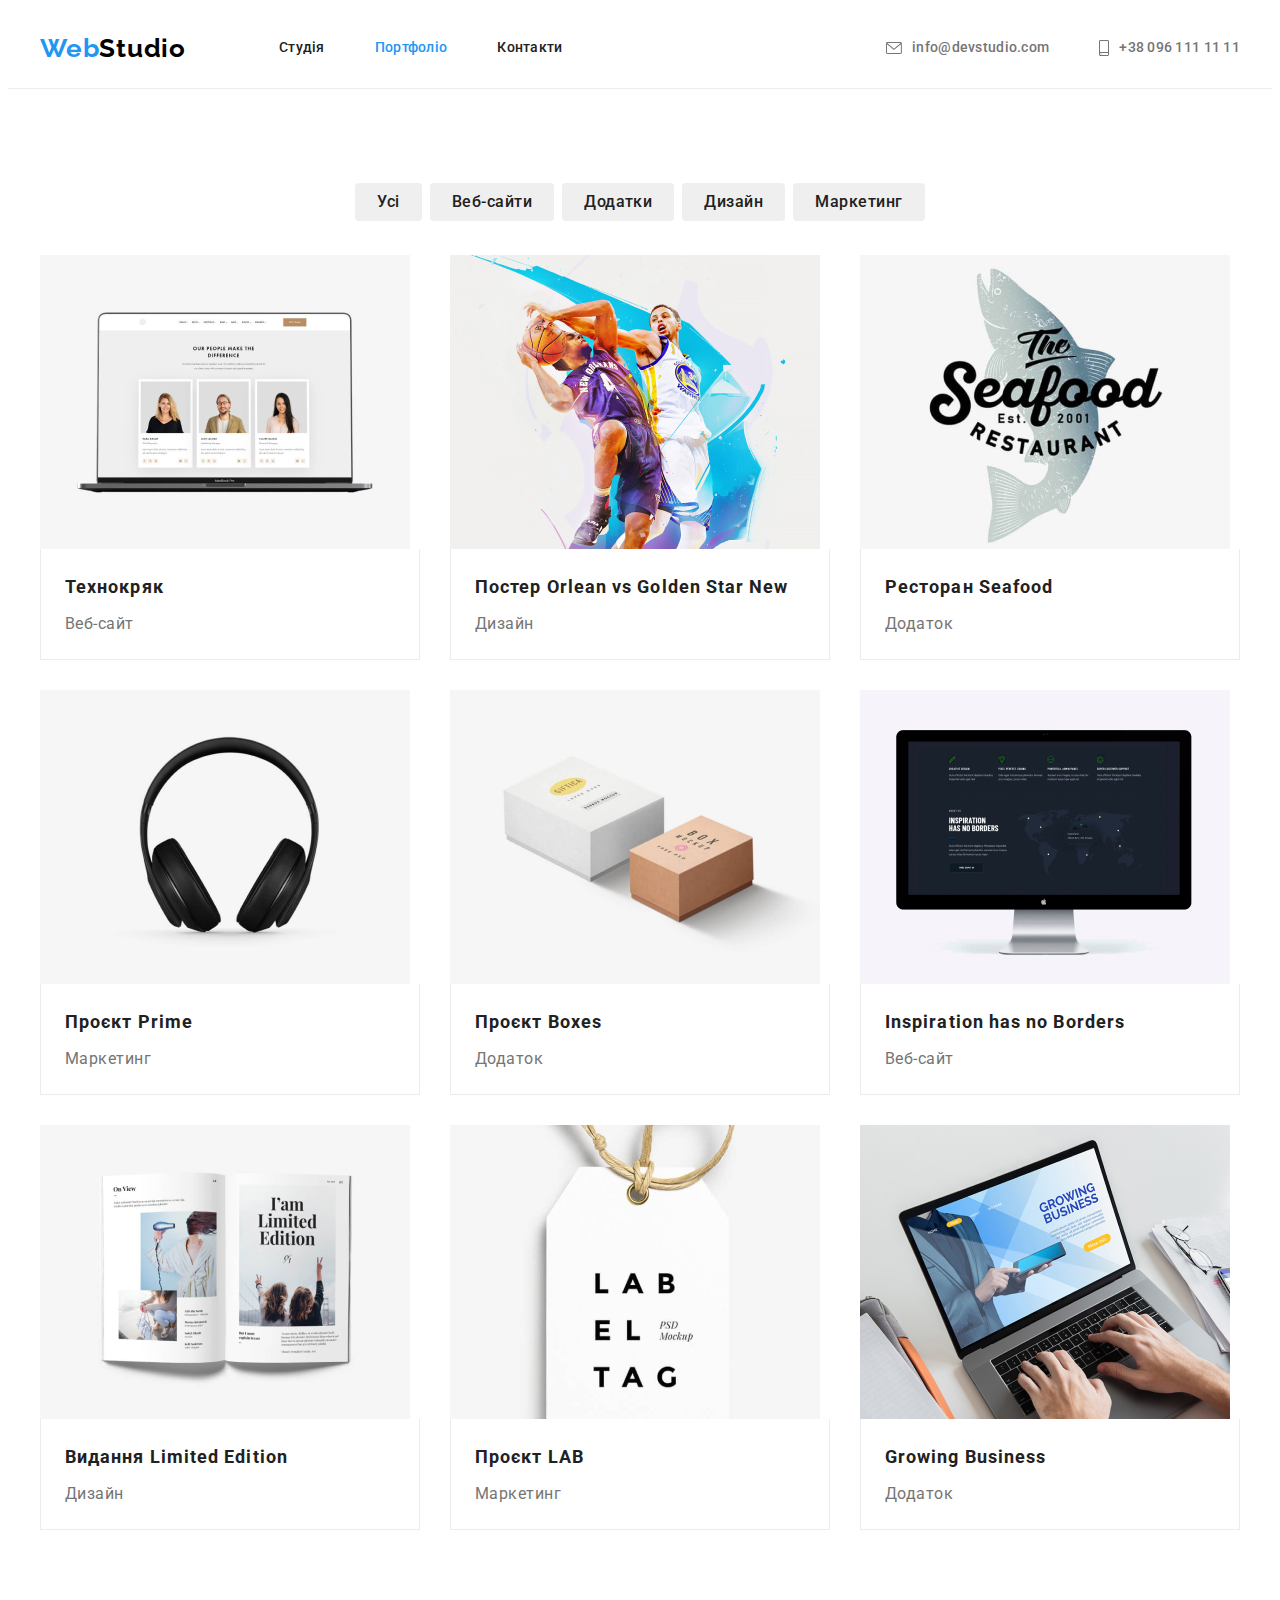
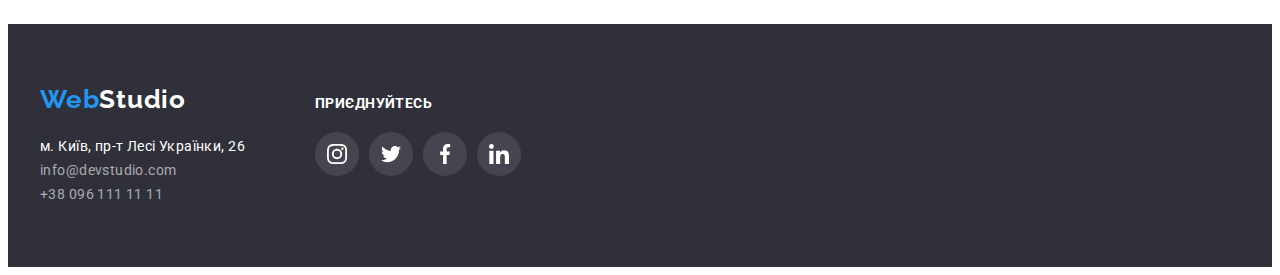
==== portfolio.html @ f943c37c "Копіювала дз4" ====
<!DOCTYPE html>
<html lang="uk">
  <head>
    <meta charset="UTF-8" />
    <meta http-equiv="X-UA-Compatible" content="IE=edge" />
    <meta name="viewport" content="width=, initial-scale=1.0" />
    <title>Портфоліо</title>
    <link rel="preconnect" href="https://fonts.googleapis.com" />
    <link rel="preconnect" href="https://fonts.gstatic.com" crossorigin />
    <link
      href="https://fonts.googleapis.com/css2?family=Montserrat:wght@400;700&family=Raleway:wght@700&family=Roboto:wght@400;500;700;900&display=swap"
      rel="stylesheet"
    />
    <link
      rel="stylesheet"
      href="https://cdnjs.cloudflare.com/ajax/libs/modern-normalize/1.1.0/modern-normalize.min.css"
      integrity="sha512-wpPYUAdjBVSE4KJnH1VR1HeZfpl1ub8YT/NKx4PuQ5NmX2tKuGu6U/JRp5y+Y8XG2tV+wKQpNHVUX03MfMFn9Q=="
      crossorigin="anonymous"
      referrerpolicy="no-referrer"
    />
    <link rel="stylesheet" href="./CSS/style.css" />
  </head>
  <body>
    <header class="header">
      <div class="container header-container">
        <nav class="header-navigation">
          <a class="header-logo link" href="/index.html" lang="en"
            >Web<span class="header-color-text">Studio</span></a
          >
          <ul class="header-list list">
            <li class="header-item">
              <a class="header-link link" href="./index.html">Студія</a>
            </li>
            <li class="header-item">
              <a class="header-link link current" href="">Портфоліо</a>
            </li>
            <li class="header-item">
              <a class="header-link link" href="">Контакти</a>
            </li>
          </ul>
        </nav>
        <div class="header-connect">
          <ul class="header-list list">
            <li class="header-item">
              <a class="header-contacts link" href="mailto:info@devstudio.com"
                ><svg class="contacts-icon" width="16" height="12">
                  <use href="./images/symbol-defs1.svg#icon-envelope-hover"></use>
                </svg>info@devstudio.com</a
              >
            </li>
            <li class="header-item">
              <a class="header-contacts link" href="tel:+380961111111"
                ><svg class="contacts-icon" width="10" height="16">
                  <use href="./images/symbol-defs1.svg#icon-smartphone"></use>
                </svg>+38 096 111 11 11</a
              >
            </li>
          </ul>
        </div>
      </div>
    </header>
    <main>
      <section class="progects section">
        <div class="container">
          <h1 class="visually-hidden">Наші проекти</h1>
          <div class="progects-filtr-item">
            <ul class="progects-filtr list">
              <li class="progects-item">
                <button class="progects-hero-btn" type="button">Усі</button>
              </li>
              <li class="progects-item">
                <button class="progects-hero-btn" type="button">
                  Веб-сайти
                </button>
              </li>
              <li class="progects-item">
                <button class="progects-hero-btn" type="button">Додатки</button>
              </li>
              <li class="progects-item">
                <button class="progects-hero-btn" type="button">Дизайн</button>
              </li>
              <li class="progects-item">
                <button class="progects-hero-btn" type="button">
                  Маркетинг
                </button>
              </li>
            </ul>
          </div>
          <div class="progects-list-content">
            <ul class="progects-list list">
              <li class="progects-list-item">
                <img src="./images/progect1.jpg" alt="Технокряк" width="370" />
                <div class="progects-item-content">
                  <h2 class="progects-title">Технокряк</h2>
                  <p class="progects-text">Веб-сайт</p>
                </div>
              </li>
              <li class="progects-list-item">
                <img
                  src="./images/progect2.jpg"
                  alt="Постер New Orlean vs Golden Star"
                  width="370"
                />
                <div class="progects-item-content">
                  <h2 class="progects-title">
                    Постер <span lang="en">Orlean vs Golden Star New</span>
                  </h2>
                  <p class="progects-text">Дизайн</p>
                </div>
              </li>
              <li class="progects-list-item">
                <img
                  src="./images/progect3.jpg"
                  alt="Ресторан Seafood"
                  width="370"
                />
                <div class="progects-item-content">
                  <h2 class="progects-title">
                    Ресторан <span lang="en"> Seafood</span>
                  </h2>
                  <p class="progects-text">Додаток</p>
                </div>
              </li>
              <li class="progects-list-item">
                <img
                  src="./images/progect4.jpg"
                  alt="Проєкт Prime"
                  width="370"
                />
                <div class="progects-item-content">
                  <h2 class="progects-title">
                    Проєкт <span lang="en"> Prime</span>
                  </h2>
                  <p class="progects-text">Маркетинг</p>
                </div>
              </li>
              <li class="progects-list-item">
                <img
                  src="./images/progect5.jpg"
                  alt="Проєкт Boxes"
                  width="370"
                />
                <div class="progects-item-content">
                  <h2 class="progects-title">
                    Проєкт <span lang="en"> Boxes</span>
                  </h2>
                  <p class="progects-text">Додаток</p>
                </div>
              </li>
              <li class="progects-list-item">
                <img
                  src="./images/progect6.jpg"
                  alt="Inspiration has no Borders"
                  width="370"
                />
                <div class="progects-item-content">
                  <h2 class="progects-title" lang="en">
                    Inspiration has no Borders
                  </h2>
                  <p class="progects-text">Веб-сайт</p>
                </div>
              </li>
              <li class="progects-list-item">
                <img
                  src="./images/progect7.jpg"
                  alt="Видання Limited Edition"
                  width="370"
                />
                <div class="progects-item-content">
                  <h2 class="progects-title">
                    Видання <span lang="en">Limited Edition</span>
                  </h2>
                  <p class="progects-text">Дизайн</p>
                </div>
              </li>
              <li class="progects-list-item">
                <img src="./images/progect8.jpg" alt="Проєкт LAB" width="370" />
                <div class="progects-item-content">
                  <h2 class="progects-title">
                    Проєкт <span lang="en">LAB</span>
                  </h2>
                  <p class="progects-text">Маркетинг</p>
                </div>
              </li>
              <li class="progects-list-item">
                <img
                  src="./images/progect9.jpg"
                  alt="Growing Business"
                  width="370"
                />
                <div class="progects-item-content">
                  <h2 class="progects-title">
                    <span lang="en">Growing Business</span>
                  </h2>
                  <p class="progects-text">Додаток</p>
                </div>
              </li>
            </ul>
          </div>
        </div>
      </section>
    </main>
    <footer class="footer">
      <div class="footer-container container">
        <div class="footer-agress-container">
        <a class="footer-logo link" href="/index.html" lang="en"
          >Web<span class="footer-color-text">Studio</span></a
        >
        <address>
          <ul class="footer-list list">
            <li class="footer-item">
              <a class="footer-address link" href=""
                >м. Київ, пр-т Лесі Українки, 26</a
              >
            </li>
            <li class="footer-item">
              <a class="footer-mail link" href="mailto:info@devstudio.com"
                >info@devstudio.com</a
              >
            </li>
            <li class="footer-item">
              <a class="footer-tel link" href="tel:+380961111111"
                >+38 096 111 11 11</a
              >
            </li>
          </ul>
        </address>
        </div>
        <div class="footer-soc-container">
          <h3 class="soc-list-title">приєднуйтесь</h3>
          <ul class="footer-soc-list list">
            <li class="footer-soc-item">
              <a class="footer-soc-link" href="">
                <svg class="footer-soc-icon" width="20" height="20">
                  <use href="./images/symbol-defs1.svg#icon-instagram"></use>
                </svg>
              </a>
            </li>
            <li class="footer-soc-item">
              <a class="footer-soc-link" href="">
                <svg class="footer-soc-icon" width="20" height="20">
                  <use href="./images/symbol-defs1.svg#icon-twitter"></use>
                </svg>              
              </a>
            </li>
            <li class="footer-soc-item">
              <a class="footer-soc-link" href="">
                <svg class="footer-soc-icon" width="20" height="20">
                  <use href="./images/symbol-defs1.svg#icon-facebook"></use>
                </svg>              
              </a>
            </li>
            <li class="footer-soc-item">
              <a class="footer-soc-link" href="">
                <svg class="footer-soc-icon" width="20" height="20">
                  <use href="./images/symbol-defs1.svg#icon-linkedin"></use>
                 </svg>              
              </a>
            </li>
          </ul>
        </div> 
      </div>
    </footer>
  </body>
</html>
---- CSS/style.css ----
:root {
  --top-title-color: #212121;
  --top-text-color: #757575;
  --top-adress-color: #2196f3;
  --top-ht: 1.14;
  --top-footer-text: rgba(255, 255, 255, 0.6);
  --footer-text-color: #ffffff;
  --top-btn-color: #ffffff;
}

p,
h1,
h2,
h3 {
  margin: 0;
}

ul {
  margin: 0;
  padding: 0;
}

button {
  cursor: pointer;
}

img {
  display: block;
}

body {
  font-family: "Roboto", sans-serif;
  font-size: 15px;
  color: var(--top-title-color);
}

.list {
  list-style: none;
}

.link {
  text-decoration: none;
}

.container {
  width: 1200px;
  padding-left: 15px;
  padding-right: 15px;
  margin: 0 auto;
}

.visually-hidden {
  position: absolute;
  width: 1px;
  height: 1px;
  margin: -1px;
  border: 0;
  padding: 0;

  white-space: nowrap;
  clip-path: inset(100%);
  clip: rect(0 0 0 0);
  overflow: hidden;
}

/*----------------HEADER---------------*/
.header {
  border-bottom: 1px solid #ECECEC;
}

.header-navigation {
  display: flex;
  align-items: center;
}

.header-container {
  display: flex;
  align-items: center;
}

.header-list {
  display: flex;
  gap: 50px;
}

.header-logo,
.footer-logo {
  font-family: "Raleway", sans-serif;
  font-weight: 700;
  font-size: 26px;
  line-height: 1.19;
  letter-spacing: 0.03em;
  color: var(--top-adress-color);
  margin-right: 93px;
}

.header-color-text {
  color: #000000;
}

.header-link {
  padding: 32px 0;
  display: block;
  font-weight: 500;
  font-size: 14px;
  line-height: var(--top-ht);
  letter-spacing: 0.02em;
  color: var(--top-title-color);
}

.header-item .header-link.current {
  color: var(--top-adress-color);
}

.header-contacts {
  padding: 32px 0;
  display: flex;
  font-weight: 500;
  font-size: 14px;
  line-height: var(--top-ht);
  letter-spacing: 0.02em;
  color: var(--top-text-color);
  align-items: center;
  justify-content: center;
}

.contacts-icon {
  fill: currentColor;
  margin-right: 10px;
}

.header-connect {
  margin-left: auto;
}

.header-contacts:hover,
.header-link:hover,
.header-link:focus {
  color: var(--top-adress-color);
}

.header-contacts:hover .contacts-icon,
.header-contacts:focus .contacts-icon {
  color: #2196F3;
}

/*----------------HERO-----------------*/

.hero {
  background-color: #2f303a;
  padding-top: 200px;
  padding-bottom: 200px;
  background-image: linear-gradient(rgba(47, 48, 58, 0.4), rgba(47, 48, 58, 0.4)), url(../images/hero-img\ \(1\).jpg);
  background-repeat: no-repeat;
  background-position: center;
  background-size: cover;
  max-width: 1600px;
}

.hero-title {
  font-weight: 900;
  font-size: 44px;
  line-height: 1.36;
  text-align: center;
  letter-spacing: 0.06em;
  text-transform: uppercase;
  color: #ffffff;
  max-width: 696px;
  margin: 0 auto;
}

.hero-btn {
  font-family: inherit;
  font-style: normal;
  font-weight: 700;
  font-size: 16px;
  line-height: 1.88;
  letter-spacing: 0.06em;
  color: var(--top-btn-color);
  background-color: var(--top-adress-color);
  cursor: pointer;
  margin: 0 auto;
  display: block;
  margin-top: 30px;
  box-shadow: 0px 4px 4px rgba(0, 0, 0, 0.15);
  border-radius: 4px;
  padding: 10px 32px;
}

.hero-btn:hover,
.hero-btn:focus {
  color: var(--top-btn-color);
  background-color: #188ce8;
}

.benefits {
  padding-top: 94px;
  padding-bottom: 94px;
}

.benefits-list {
  display: flex;
  gap: 30px; 
}

.benefits-item {
  width: calc((100%-90) / 4);
}

.benefits-link {
  height: 120px;
  display: flex;
  align-items: center;
  justify-content: center;
  background-color: #F5F4FA;
}

.benefits-icon {
}

.benefits-title {
  margin-top: 30px;
  font-weight: 700;
  font-size: 14px;
  line-height: var(--top-ht);
  letter-spacing: 0.03em;
  text-transform: uppercase;
  color: var(--top-title-color);
  margin-bottom: 10px;
}

.benefits-text {
  font-size: 14px;
  line-height: 1.71;
  letter-spacing: 0.03em;
  color: var(--top-text-color);
}

.activity {
  padding-bottom: 94px;
}

.activity-list {
  display: flex;
  gap: 30px;
}

.activity-item {
  width: calc((100%-60) / 3);
}

.activity-title {
  font-weight: 700;
  font-size: 36px;
  line-height: 1.16;
  text-align: center;
  letter-spacing: 0.03em;
  color: var(--top-title-color);
  margin-bottom: 50px;
}

.team {
  padding-top: 94px;
  padding-bottom: 94px;
  background-color: #F5F4FA;
}

.team-top-title {
  font-weight: 700;
  font-size: 36px;
  line-height: 1.16;
  text-align: center;
  letter-spacing: 0.03em;
  color: var(--top-title-color);
  margin-bottom: 50px;
}

.team-list {
  display: flex;
  gap: 30px;
}

.team-item {
  background-color: #FFFFFF;
  width: calc((100%-90) / 4);
  box-shadow: 0px 1px 3px rgba(0, 0, 0, 0.12), 0px 1px 1px rgba(0, 0, 0, 0.14), 0px 2px 1px rgba(0, 0, 0, 0.2);
  border-radius: 0px 0px 4px 4px;
}

.team-content {
  padding-top: 30px;
  padding-bottom: 30px;
  margin: 0 auto;
}

.team-title {
  font-weight: 500;
  font-size: 16px;
  line-height: 1.19;
  text-align: center;
  letter-spacing: 0.03em;
  color: var(--top-title-color);
  margin-bottom: 10px;
}

.team-text {
  font-size: 16px;
  line-height: 1.19;
  text-align: center;
  letter-spacing: 0.03em;
  color: var(--top-text-color);
  margin-bottom: 16px;
}

.team-soc-list {
  display: flex;
  gap: 10px;
  justify-content: center;
}

.team-soc-link {
  width: 44px;
  height: 44px;
  border-radius: 50%;
  background-color: #FFFFFF;
  display: flex;
  align-items: center;
  justify-content: center;
  color: #AFB1B8;
}

.team-soc-icon {
  fill: currentColor;
}

.team-soc-link:hover,
.team-soc-link:focus {
  background-color: #2196F3;
  color: #FFFFFF;
}

.clients-top-title {
  margin-bottom: 50px;
  font-weight: 700;
  font-size: 36px;
  line-height: 1.16;
  text-align: center;
  letter-spacing: 0.03em;
  color: #212121;
}

.clients-list {
  display: flex;
}

.clients-item {
  width: calc((100%-150) / 6);
}

.clients-link {
  width: 170px;
  height: 92px;
  display: flex;
  border: 1px solid #AFB1B8;
  border-radius: 4px;
  align-items: center;
  justify-content: center;
  color: #AFB1B8;
}

.clients-icon {
  fill: currentColor;
}

.clients-link:hover,
.clients-link:focus {
  border-color: #2196F3;
  color: #2196F3;
}

/*-----------------FOOTER--------------*/

.footer {
  background-color: #2f303a;
  padding-top: 60px;
  padding-bottom: 60px;
  display: flex;
  gap: 70px;
}

.footer-container {
  display: flex;
  align-items: baseline;
}

.footer-list {
  margin-top: 20px;
  margin-right: 70px;
}

.footer-item {
  font-style: normal;
  font-weight: 400;
  font-size: 14px;
  line-height: 1.71;
  letter-spacing: 0.03em;
}

.footer-soc-link {
  display: flex;
  align-items: center;
  justify-content: center;
}

.footer-address {
  color: var(--footer-text-color);
}

.footer-mail {
  color: var(--top-footer-text);
}

.footer-tel {
  color: var(--top-footer-text);
}

.footer-color-text {
  color: var(--footer-text-color);
}

.soc-list-title {
  display: flex;
  font-weight: 700;
  font-size: 14px;
  line-height: 1.14;
  letter-spacing: 0.03em;
  text-transform: uppercase;
  color: var(--footer-text-color);
  margin-bottom: 20px;
}

.footer-soc-list {
  display: flex;
  gap: 10px;
  margin-top: 20px;
}

.footer-soc-link {
  width: 44px;
  height: 44px;
  border-radius: 50%;
  background-color: rgba(255, 255, 255, 0.1);
  display: flex;
}

.footer-soc-icon {
  fill: #FFFFFF ;
}

.footer-soc-link:hover,  
.footer-soc-link:focus {
  background-color: #2196F3;
}
/*--------------Portfolio-------------*/

.progects {
  padding: 94px 0;
}

.progects-filtr {
  margin: 0 auto;
  display: block;
  margin-bottom: 34px;
  display: flex;
  gap: 8px;
  justify-content: center;
}

.progects-item {
  font-weight: 500;
  font-size: 16px;
  line-height: 1.62;
  text-align: center;
  letter-spacing: 0.03em;
  color: var(--top-title-color);
}

.progects-list-content {
  border-width: 0 0 1px 0;
  border-color: #EEEEEE;
}    

.progects-list {
  display: flex;
  flex-wrap: wrap;
  gap: 30px;
}

.progects-list-item {
  width: calc((100% - 60px) / 3);
}

.progects-item-content {
  padding-top: 20px;
  padding-bottom: 20px;
  padding: 20px 24px;
  border-left: 1px solid #ECECEC;
  border-bottom: 1px solid #ECECEC;
  border-right: 1px solid #ECECEC;
}

.progects-title {
  font-weight: 700;
  font-size: 18px;
  line-height: 2;
  letter-spacing: 0.06em;
  color: var(--top-title-color);
  margin-bottom: 4px;
}

.progects-text {
  font-weight: 400;
  font-size: 16px;
  line-height: 1.88;
  letter-spacing: 0.03em;
  color: var(--top-text-color);
}

.progects-hero-btn {
  border: none;
  font-family: inherit;
  font-weight: 500;
  font-size: 16px;
  line-height: 1.62;
  text-align: center;
  letter-spacing: 0.03em;
  color: var(--top-title-color);
  padding: 6px 22px;
  border-radius: 4px;
}

.progects-hero-btn:hover,
.progects-hero-btn:focus {
  color: var(--top-btn-color);
  background-color: var(--top-adress-color);
  box-shadow: 0px 3px 1px rgba(0, 0, 0, 0.1), 0px 1px 2px rgba(0, 0, 0, 0.08), 0px 2px 2px rgba(0, 0, 0, 0.12);
  border-radius: 4px;
}

.progects-list-item:hover,
.progects-list-item:focus
{
  border: 1px solid #EEEEEE;
  box-shadow: 0px 1px 1px rgba(0, 0, 0, 0.12), 0px 4px 4px rgba(0, 0, 0, 0.06), 1px 4px 6px rgba(0, 0, 0, 0.16);
}
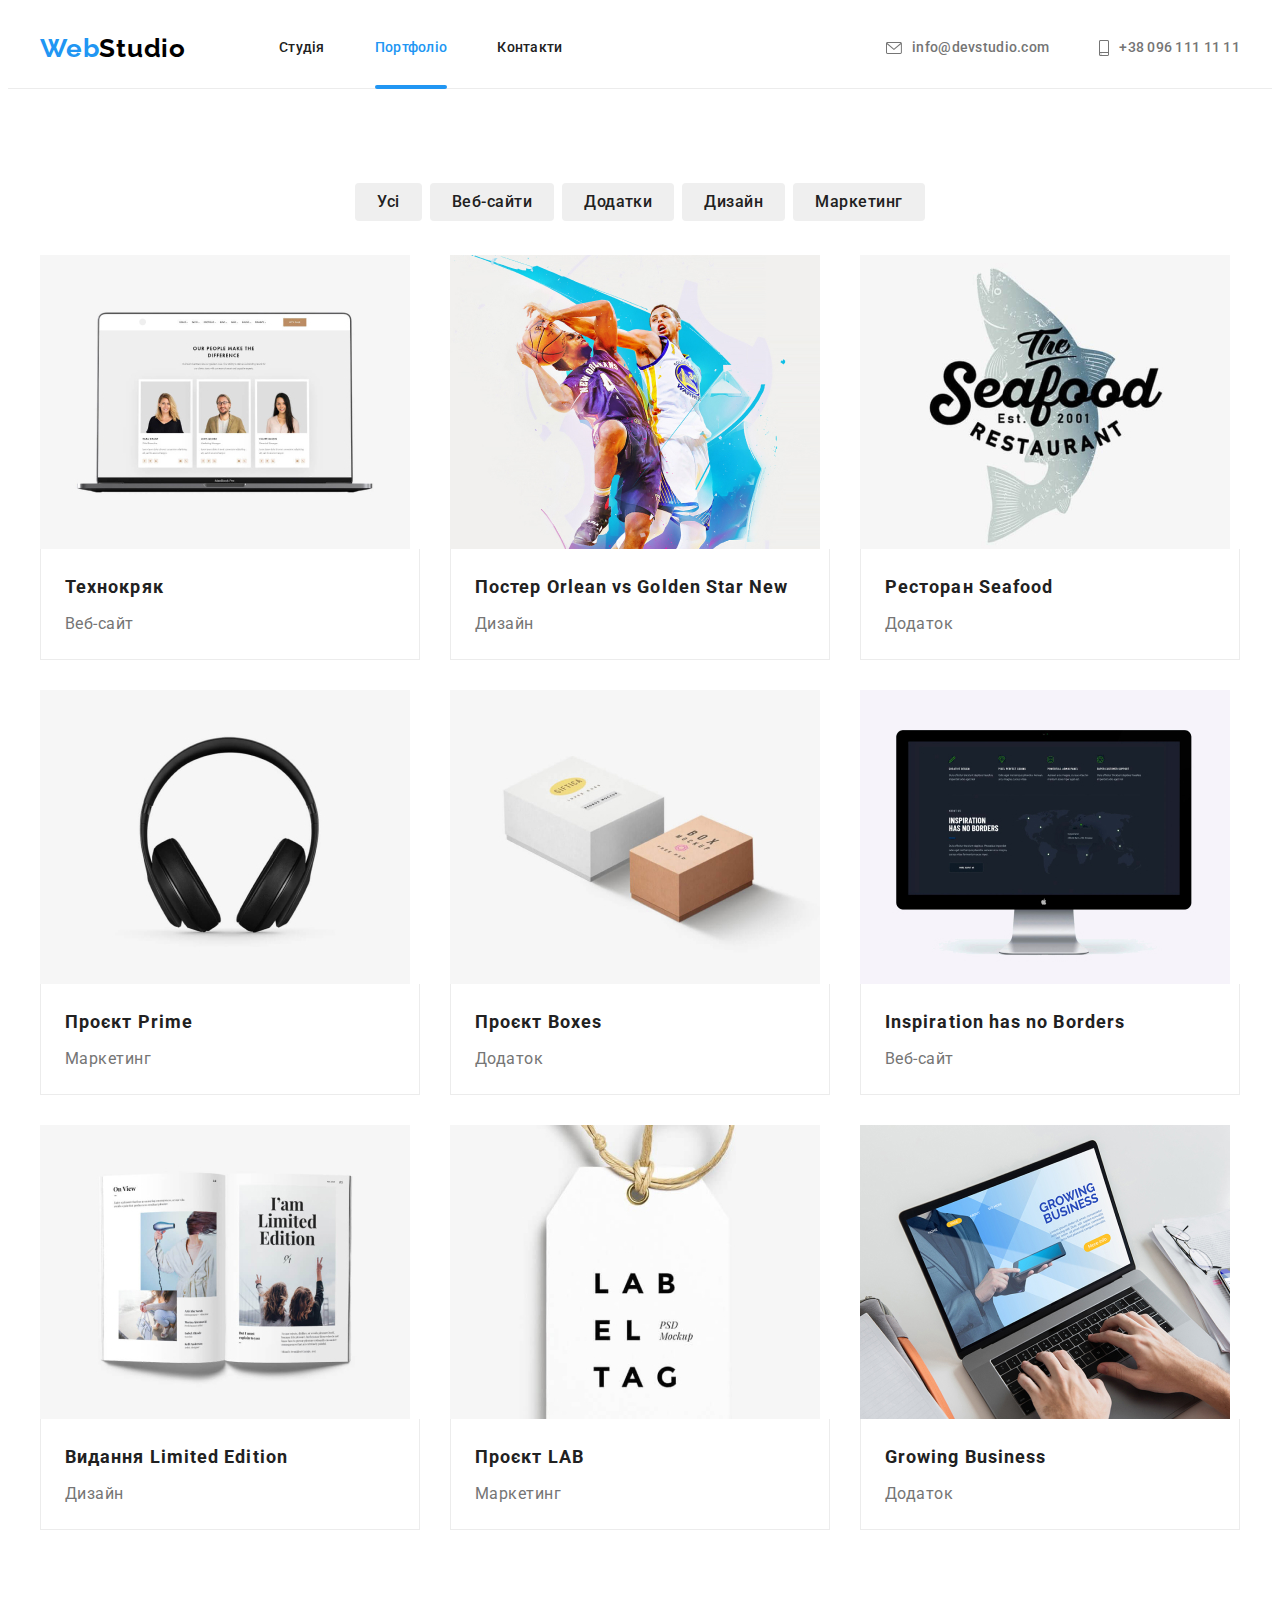
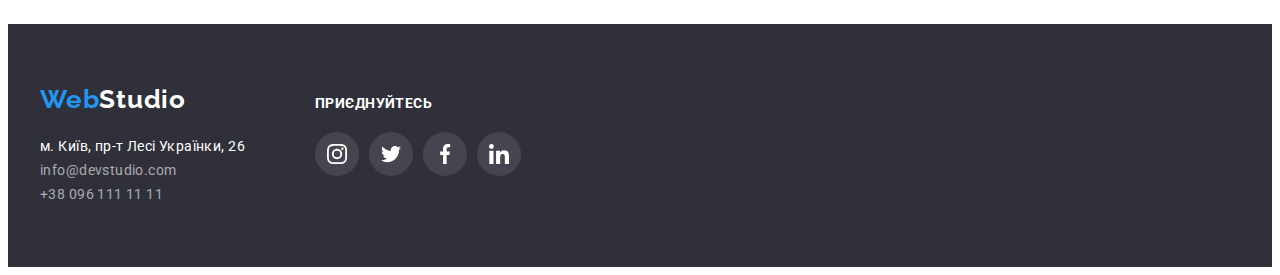
==== commit a8273ff6: "Домашня робота 5 дороблена" ====
--- a/portfolio.html
+++ b/portfolio.html
@@ -42,18 +42,14 @@
         <div class="header-connect">
           <ul class="header-list list">
             <li class="header-item">
-              <a class="header-contacts link" href="mailto:info@devstudio.com"
-                ><svg class="contacts-icon" width="16" height="12">
-                  <use href="./images/symbol-defs1.svg#icon-envelope-hover"></use>
-                </svg>info@devstudio.com</a
-              >
-            </li>
-            <li class="header-item">
-              <a class="header-contacts link" href="tel:+380961111111"
-                ><svg class="contacts-icon" width="10" height="16">
-                  <use href="./images/symbol-defs1.svg#icon-smartphone"></use>
-                </svg>+38 096 111 11 11</a
-              >
+              <a class="header-contacts link" href="mailto:info@devstudio.com">
+                <svg class="contacts-icon" width="16" height="12">
+                  <use href="./images/symbol-defs1.svg#icon-envelope-hover"></use></svg>info@devstudio.com</a>
+            </li>
+            <li class="header-item">
+              <a class="header-contacts link" href="tel:+380961111111">
+                <svg class="contacts-icon" width="10" height="16">
+                  <use href="./images/symbol-defs1.svg#icon-smartphone"></use></svg>+38 096 111 11 11</a>
             </li>
           </ul>
         </div>
@@ -89,18 +85,36 @@
           <div class="progects-list-content">
             <ul class="progects-list list">
               <li class="progects-list-item">
-                <img src="./images/progect1.jpg" alt="Технокряк" width="370" />
+                <div class="progects-top-wrap">
+                  <img
+                    src="./images/progect1.jpg"
+                    alt="Технокряк"
+                    width="370"
+                  />
+                  <p class="progects-top-text">
+                    Ресурс пропонує комплексні пропозиції з різним рівнем
+                    функціоналу та сервісів. Все це дозволить відвідувачу
+                    отримати вичерпні відомості про компанію чи приватну особу.
+                  </p>
+                </div>
                 <div class="progects-item-content">
                   <h2 class="progects-title">Технокряк</h2>
                   <p class="progects-text">Веб-сайт</p>
                 </div>
               </li>
               <li class="progects-list-item">
-                <img
-                  src="./images/progect2.jpg"
-                  alt="Постер New Orlean vs Golden Star"
-                  width="370"
-                />
+                <div class="progects-top-wrap">
+                  <img
+                    src="./images/progect2.jpg"
+                    alt="Постер New Orlean vs Golden Star"
+                    width="370"
+                  />
+                  <p class="progects-top-text">
+                    Ресурс пропонує комплексні пропозиції з різним рівнем
+                    функціоналу та сервісів. Все це дозволить відвідувачу
+                    отримати вичерпні відомості про компанію чи приватну особу.
+                  </p>
+                </div>
                 <div class="progects-item-content">
                   <h2 class="progects-title">
                     Постер <span lang="en">Orlean vs Golden Star New</span>
@@ -109,11 +123,18 @@
                 </div>
               </li>
               <li class="progects-list-item">
-                <img
-                  src="./images/progect3.jpg"
-                  alt="Ресторан Seafood"
-                  width="370"
-                />
+                <div class="progects-top-wrap">
+                  <img
+                    src="./images/progect3.jpg"
+                    alt="Ресторан Seafood"
+                    width="370"
+                  />
+                  <p class="progects-top-text">
+                    Ресурс пропонує комплексні пропозиції з різним рівнем
+                    функціоналу та сервісів. Все це дозволить відвідувачу
+                    отримати вичерпні відомості про компанію чи приватну особу.
+                  </p>
+                </div>
                 <div class="progects-item-content">
                   <h2 class="progects-title">
                     Ресторан <span lang="en"> Seafood</span>
@@ -122,11 +143,18 @@
                 </div>
               </li>
               <li class="progects-list-item">
-                <img
-                  src="./images/progect4.jpg"
-                  alt="Проєкт Prime"
-                  width="370"
-                />
+                <div class="progects-top-wrap">
+                  <img
+                    src="./images/progect4.jpg"
+                    alt="Проєкт Prime"
+                    width="370"
+                  />
+                  <p class="progects-top-text">
+                    Ресурс пропонує комплексні пропозиції з різним рівнем
+                    функціоналу та сервісів. Все це дозволить відвідувачу
+                    отримати вичерпні відомості про компанію чи приватну особу.
+                  </p>
+                </div>
                 <div class="progects-item-content">
                   <h2 class="progects-title">
                     Проєкт <span lang="en"> Prime</span>
@@ -135,11 +163,18 @@
                 </div>
               </li>
               <li class="progects-list-item">
-                <img
-                  src="./images/progect5.jpg"
-                  alt="Проєкт Boxes"
-                  width="370"
-                />
+                <div class="progects-top-wrap">
+                  <img
+                    src="./images/progect5.jpg"
+                    alt="Проєкт Boxes"
+                    width="370"
+                  />
+                  <p class="progects-top-text">
+                    Ресурс пропонує комплексні пропозиції з різним рівнем
+                    функціоналу та сервісів. Все це дозволить відвідувачу
+                    отримати вичерпні відомості про компанію чи приватну особу.
+                  </p>
+                </div>
                 <div class="progects-item-content">
                   <h2 class="progects-title">
                     Проєкт <span lang="en"> Boxes</span>
@@ -148,11 +183,18 @@
                 </div>
               </li>
               <li class="progects-list-item">
-                <img
-                  src="./images/progect6.jpg"
-                  alt="Inspiration has no Borders"
-                  width="370"
-                />
+                <div class="progects-top-wrap">
+                  <img
+                    src="./images/progect6.jpg"
+                    alt="Inspiration has no Borders"
+                    width="370"
+                  />
+                  <p class="progects-top-text">
+                    Ресурс пропонує комплексні пропозиції з різним рівнем
+                    функціоналу та сервісів. Все це дозволить відвідувачу
+                    отримати вичерпні відомості про компанію чи приватну особу.
+                  </p>
+                </div>
                 <div class="progects-item-content">
                   <h2 class="progects-title" lang="en">
                     Inspiration has no Borders
@@ -161,11 +203,18 @@
                 </div>
               </li>
               <li class="progects-list-item">
-                <img
-                  src="./images/progect7.jpg"
-                  alt="Видання Limited Edition"
-                  width="370"
-                />
+                <div class="progects-top-wrap">
+                  <img
+                    src="./images/progect7.jpg"
+                    alt="Видання Limited Edition"
+                    width="370"
+                  />
+                  <p class="progects-top-text">
+                    Ресурс пропонує комплексні пропозиції з різним рівнем
+                    функціоналу та сервісів. Все це дозволить відвідувачу
+                    отримати вичерпні відомості про компанію чи приватну особу.
+                  </p>
+                </div>
                 <div class="progects-item-content">
                   <h2 class="progects-title">
                     Видання <span lang="en">Limited Edition</span>
@@ -174,7 +223,18 @@
                 </div>
               </li>
               <li class="progects-list-item">
-                <img src="./images/progect8.jpg" alt="Проєкт LAB" width="370" />
+                <div class="progects-top-wrap">
+                  <img
+                    src="./images/progect8.jpg"
+                    alt="Проєкт LAB"
+                    width="370"
+                  />
+                  <p class="progects-top-text">
+                    Ресурс пропонує комплексні пропозиції з різним рівнем
+                    функціоналу та сервісів. Все це дозволить відвідувачу
+                    отримати вичерпні відомості про компанію чи приватну особу.
+                  </p>
+                </div>
                 <div class="progects-item-content">
                   <h2 class="progects-title">
                     Проєкт <span lang="en">LAB</span>
@@ -183,11 +243,18 @@
                 </div>
               </li>
               <li class="progects-list-item">
-                <img
-                  src="./images/progect9.jpg"
-                  alt="Growing Business"
-                  width="370"
-                />
+                <div class="progects-top-wrap">
+                  <img
+                    src="./images/progect9.jpg"
+                    alt="Growing Business"
+                    width="370"
+                  />
+                  <p class="progects-top-text">
+                    Ресурс пропонує комплексні пропозиції з різним рівнем
+                    функціоналу та сервісів. Все це дозволить відвідувачу
+                    отримати вичерпні відомості про компанію чи приватну особу.
+                  </p>
+                </div>
                 <div class="progects-item-content">
                   <h2 class="progects-title">
                     <span lang="en">Growing Business</span>
@@ -203,28 +270,28 @@
     <footer class="footer">
       <div class="footer-container container">
         <div class="footer-agress-container">
-        <a class="footer-logo link" href="/index.html" lang="en"
-          >Web<span class="footer-color-text">Studio</span></a
-        >
-        <address>
-          <ul class="footer-list list">
-            <li class="footer-item">
-              <a class="footer-address link" href=""
-                >м. Київ, пр-т Лесі Українки, 26</a
-              >
-            </li>
-            <li class="footer-item">
-              <a class="footer-mail link" href="mailto:info@devstudio.com"
-                >info@devstudio.com</a
-              >
-            </li>
-            <li class="footer-item">
-              <a class="footer-tel link" href="tel:+380961111111"
-                >+38 096 111 11 11</a
-              >
-            </li>
-          </ul>
-        </address>
+          <a class="footer-logo link" href="/index.html" lang="en"
+            >Web<span class="footer-color-text">Studio</span></a
+          >
+          <address>
+            <ul class="footer-list list">
+              <li class="footer-item">
+                <a class="footer-address link" href=""
+                  >м. Київ, пр-т Лесі Українки, 26</a
+                >
+              </li>
+              <li class="footer-item">
+                <a class="footer-mail link" href="mailto:info@devstudio.com"
+                  >info@devstudio.com</a
+                >
+              </li>
+              <li class="footer-item">
+                <a class="footer-tel link" href="tel:+380961111111"
+                  >+38 096 111 11 11</a
+                >
+              </li>
+            </ul>
+          </address>
         </div>
         <div class="footer-soc-container">
           <h3 class="soc-list-title">приєднуйтесь</h3>
@@ -240,25 +307,25 @@
               <a class="footer-soc-link" href="">
                 <svg class="footer-soc-icon" width="20" height="20">
                   <use href="./images/symbol-defs1.svg#icon-twitter"></use>
-                </svg>              
+                </svg>
               </a>
             </li>
             <li class="footer-soc-item">
               <a class="footer-soc-link" href="">
                 <svg class="footer-soc-icon" width="20" height="20">
                   <use href="./images/symbol-defs1.svg#icon-facebook"></use>
-                </svg>              
+                </svg>
               </a>
             </li>
             <li class="footer-soc-item">
               <a class="footer-soc-link" href="">
                 <svg class="footer-soc-icon" width="20" height="20">
                   <use href="./images/symbol-defs1.svg#icon-linkedin"></use>
-                 </svg>              
+                </svg>
               </a>
             </li>
           </ul>
-        </div> 
+        </div>
       </div>
     </footer>
   </body>
--- a/CSS/style.css
+++ b/CSS/style.css
@@ -106,10 +106,25 @@
   line-height: var(--top-ht);
   letter-spacing: 0.02em;
   color: var(--top-title-color);
+  position: relative;
+  transition: color 250ms cubic-bezier(0.4, 0, 0.2, 1);
 }
 
 .header-item .header-link.current {
   color: var(--top-adress-color);
+}
+
+.current::after {
+  content: '';
+  position: absolute;
+  bottom: 0;
+  left: 0;
+  display: block;
+  width: 100%;
+  height: 4px;
+  background-color: #2196F3;
+  border-radius: 2px;
+  margin-bottom: -1px;
 }
 
 .header-contacts {
@@ -122,6 +137,7 @@
   color: var(--top-text-color);
   align-items: center;
   justify-content: center;
+  transition: color 250ms cubic-bezier(0.4, 0, 0.2, 1);
 }
 
 .contacts-icon {
@@ -131,6 +147,7 @@
 
 .header-connect {
   margin-left: auto;
+  transition: fill 250ms cubic-bezier(0.4, 0, 0.2, 1);
 }
 
 .header-contacts:hover,
@@ -247,6 +264,24 @@
 
 .activity-item {
   width: calc((100%-60) / 3);
+  position: relative;
+}
+
+.activity-top-title {
+  position: absolute;
+  bottom: 0;
+  font-weight: 700;
+  font-size: 14px;
+  line-height: 1.16;
+  text-align: center;
+  letter-spacing: 0.03em;
+  text-transform: uppercase;
+  color: #FFFFFF;
+  background-color: rgba(47, 48, 58, 0.8);
+  padding-top: 27px;
+  padding-bottom: 27px;
+  height: 70px;
+  width: 100%;
 }
 
 .activity-title {
@@ -291,6 +326,7 @@
   padding-top: 30px;
   padding-bottom: 30px;
   margin: 0 auto;
+  transition: fill 250ms cubic-bezier(0.4, 0, 0.2, 1);
 }
 
 .team-title {
@@ -327,6 +363,7 @@
   align-items: center;
   justify-content: center;
   color: #AFB1B8;
+  transition: color 250ms cubic-bezier(0.4, 0, 0.2, 1), background-color 250ms cubic-bezier(0.4, 0, 0.2, 1);
 }
 
 .team-soc-icon {
@@ -366,6 +403,7 @@
   align-items: center;
   justify-content: center;
   color: #AFB1B8;
+  transition: color 250ms cubic-bezier(0.4, 0, 0.2, 1), border-color 250ms cubic-bezier(0.4, 0, 0.2, 1);
 }
 
 .clients-icon {
@@ -428,6 +466,10 @@
   color: var(--footer-text-color);
 }
 
+.footer-soc-container {
+  transition: fill 250ms cubic-bezier(0.4, 0, 0.2, 1); 
+}
+
 .soc-list-title {
   display: flex;
   font-weight: 700;
@@ -451,6 +493,7 @@
   border-radius: 50%;
   background-color: rgba(255, 255, 255, 0.1);
   display: flex;
+  transition: background-color 250ms cubic-bezier(0.4, 0, 0.2, 1);
 }
 
 .footer-soc-icon {
@@ -498,6 +541,32 @@
 
 .progects-list-item {
   width: calc((100% - 60px) / 3);
+  transition: border 250ms cubic-bezier(0.4, 0, 0.2, 1), box-shadow 250ms cubic-bezier(0.4, 0, 0.2, 1);
+}
+
+.progects-list-item:hover .progects-top-text {
+  transform: translateY(0);
+}
+
+.progects-top-wrap {
+  position: relative;
+  overflow: hidden;
+}
+
+.progects-top-text {
+  position: absolute;
+  top: 0;
+  left: 0;
+  color: #FFFFFF;
+  font-weight: 400;
+  font-size: 18px;
+  line-height: 1.56;
+  letter-spacing: 0.03em;
+  background-color: rgba(33, 150, 243, 0.9);
+  padding: 63px 24px;
+  height: 100%;
+  transform: translateY(100%);
+  transition: 250ms cubic-bezier(0.4, 0, 0.2, 1);
 }
 
 .progects-item-content {
@@ -537,6 +606,8 @@
   color: var(--top-title-color);
   padding: 6px 22px;
   border-radius: 4px;
+  transition: color 250ms cubic-bezier(0.4, 0, 0.2, 1), background-color 250ms cubic-bezier(0.4, 0, 0.2, 1), box-shadow 250ms cubic-bezier(0.4, 0, 0.2, 1), border-radius 250ms cubic-bezier(0.4, 0, 0.2, 1);
+
 }
 
 .progects-hero-btn:hover,
@@ -552,4 +623,54 @@
 {
   border: 1px solid #EEEEEE;
   box-shadow: 0px 1px 1px rgba(0, 0, 0, 0.12), 0px 4px 4px rgba(0, 0, 0, 0.06), 1px 4px 6px rgba(0, 0, 0, 0.16);
+}
+
+.backdrop {
+  position: fixed;
+  top: 0;
+  width: 100%;
+  height: 100%;
+  background-color: rgba(0, 0, 0, 0.2);
+  transition: opacity 250ms cubic-bezier(0.4, 0, 0.2, 1), visibility 250ms cubic-bezier(0.4, 0, 0.2, 1);
+}
+
+.modal {
+  width: 528px;
+  min-height: 581px;
+  background-color: #FFFFFF;
+  box-shadow: 0px 1px 3px rgba(0, 0, 0, 0.12), 0px 1px 1px rgba(0, 0, 0, 0.14), 0px 2px 1px rgba(0, 0, 0, 0.2);
+  border-radius: 4px;
+  position: absolute;
+  top: 50%;
+  left: 50%;
+  transform: translate(-50%, -50%) scale(1);
+  transition: transform 250ms cubic-bezier(0.4, 0, 0.2, 1);
+}
+
+.backdrop.is-hidden .modal {
+  transform: translate(-50%, -50%) scale(0);
+}
+
+.modal-btn {
+  width: 30px;
+  height: 30px;
+  border: 1px solid rgba(0, 0, 0, 0.1);
+  border-radius: 50%;
+  background-color: transparent;
+  position: absolute;
+  right: 8px;
+  top: 8px;
+  display: flex;
+  align-items: center;
+  justify-content: center;
+}
+
+.modal-close-icon {
+  fill: #000000;
+}
+
+.is-hidden {
+  opacity: 0;
+  visibility: hidden;
+  pointer-events: none;
 }